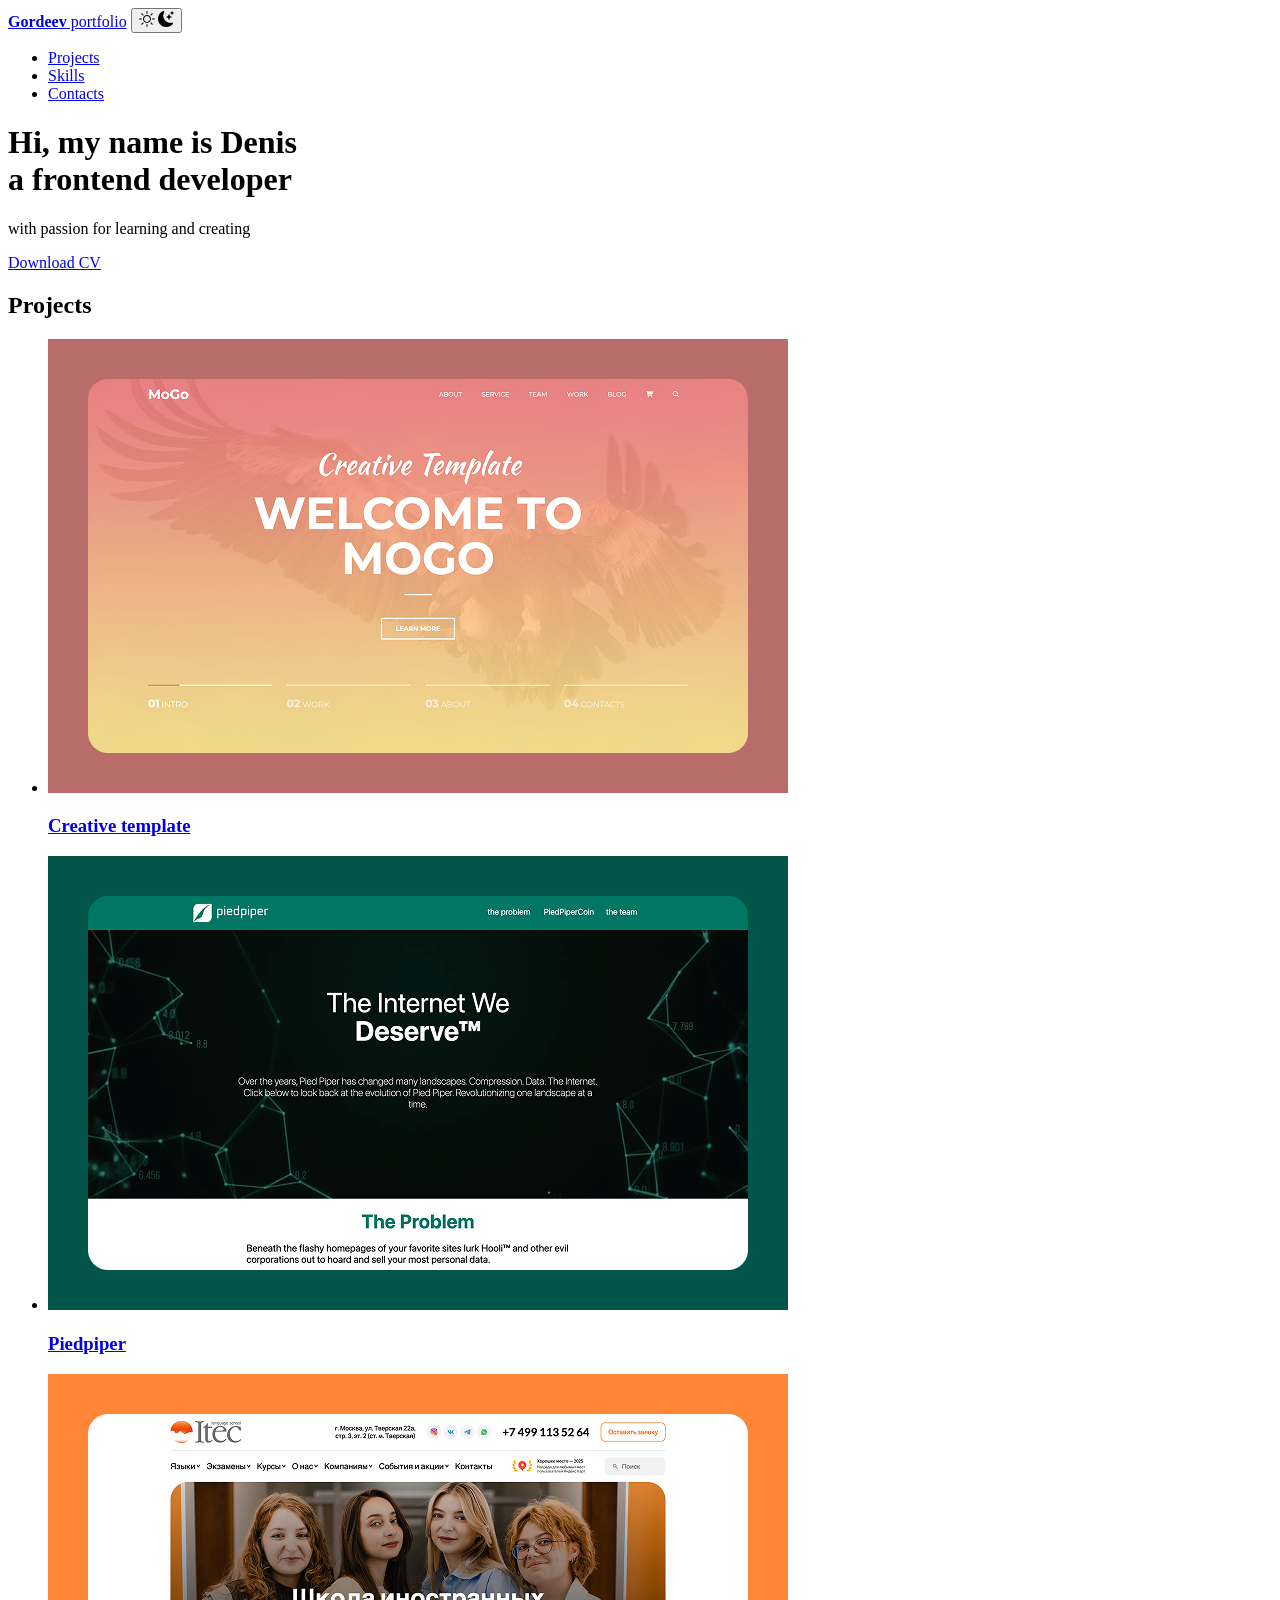
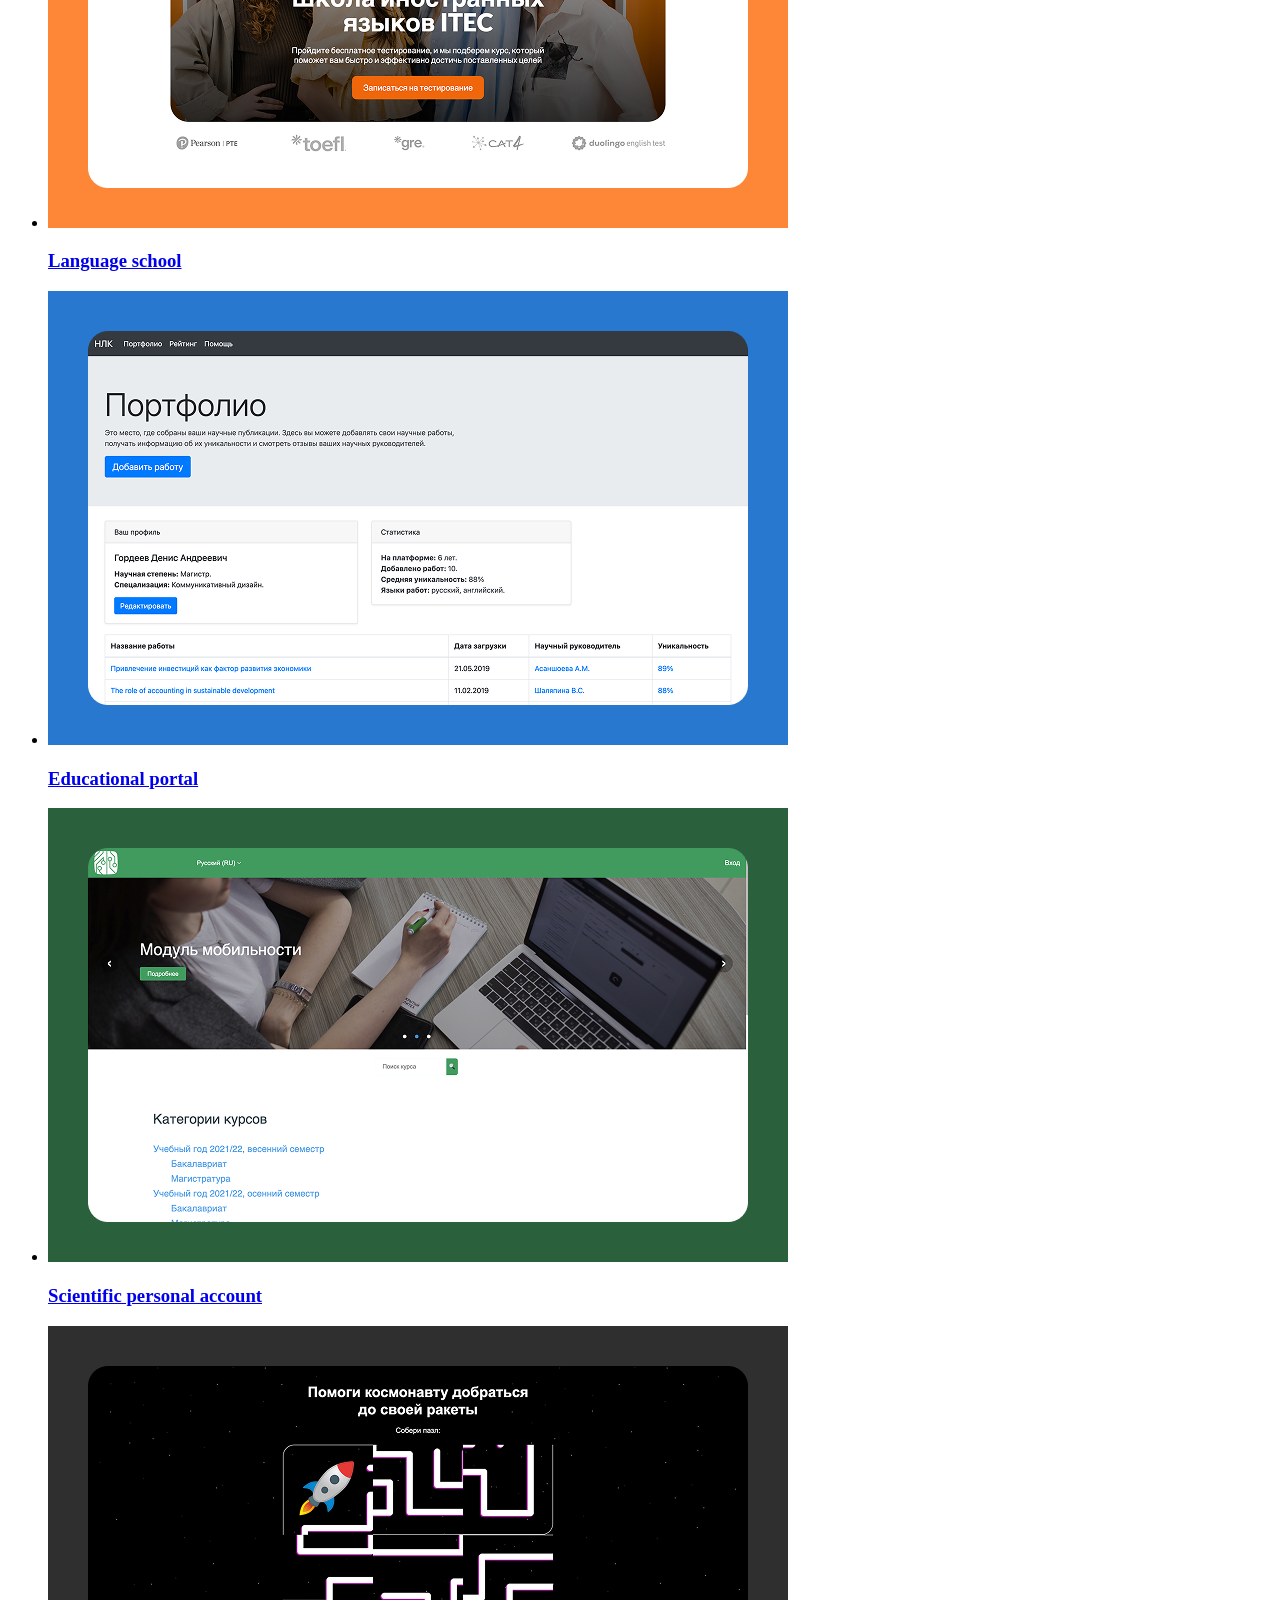
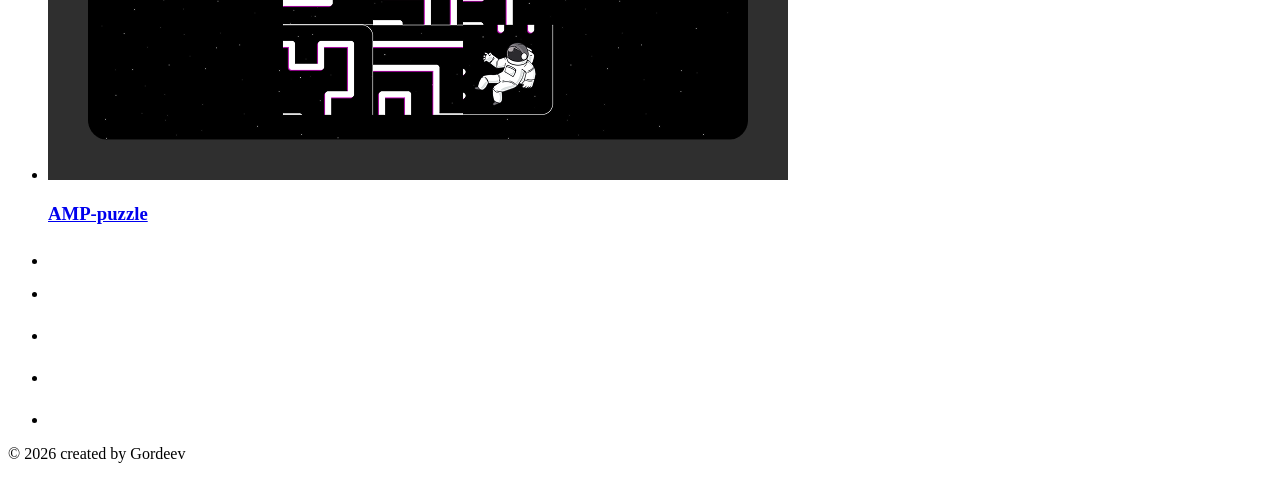
==== index.html @ 15900489 "Create project" ====
<!DOCTYPE html>
<html lang="en">
<head>
    <meta charset="UTF-8">
    <meta name="viewport" content="width=device-width, initial-scale=1.0">
    <title>Denis Gordeev Portfolio</title>
    <link rel="stylesheet" href="/portfolio/css/main.css">
</head>
<body>

    <nav class="nav">
        <div class="container">
            <div class="nav-row">
                <a href="./index.html" class="logo"><strong>Gordeev</strong> portfolio</a>

                <button class="dark-mode-button">
                    <img src="./img/icons/Sun.svg" alt="Light mode" class="dark-mode-button__icon">
                    <img src="./img/icons/Moon.svg" alt="Dark mode" class="dark-mode-button__icon">
                </button>
                
                <ul class="nav-list">
                    <li class="nav-list__item"><a class="nav-list__link nav-list__link--active" href="index.html">Projects</a></li>
                    <li class="nav-list__item"><a class="nav-list__link" href="./skills.html">Skills</a></li>
                    <li class="nav-list__item"><a class="nav-list__link" href="./contacts.html">Contacts</a></li>
                </ul>
            </div>
        </div>
    </nav>

    <header class="header">
        <div class="header-content">
            <h1 class="header__title">
                <strong>Hi, my name is <span>Denis</span></strong><br>a frontend developer
            </h1>
            <div class="header__text">
                <p>with passion for learning and creating</p>
            </div>
            <a href="https://drive.google.com/uc?export=download&id=1CQmJvFv1jC-9HSylTOIIJRNS3rdXLcvk" class="header__button button">Download CV</a>
        </div>
    </header>

    <main class="section">
        <div class="container">
            <h2 class="title-1">Projects</h2>
            <ul class="projects">
                <li class="project">
                    <a href="./project-mogo.html" class="project__link">
                        <img src="./img/projects/01.jpg" alt="project 1" class="project__img">
                        <h3 class="project__title">Creative template</h3>
                    </a>
                </li>
                <li class="project">
                    <a href="./project-piedpiper.html" class="project__link">
                        <img src="./img/projects/02.jpg" alt="project 2" class="project__img">
                        <h3 class="project__title">Piedpiper</h3>
                    </a>
                </li>
                <li class="project">
                    <a href="./project-language-school.html" class="project__link">
                        <img src="./img/projects/03.jpg" alt="project 3" class="project__img">
                        <h3 class="project__title">Language school</h3>
                    </a>
                </li>

                <li class="project">
                    <a href="./project-education-portal.html" class="project__link">
                        <img src="./img/projects/04.jpg" alt="project 4" class="project__img">
                        <h3 class="project__title">Educational portal</h3>
                    </a>
                </li>
                <li class="project">
                    <a href="./project-spa.html" class="project__link">
                        <img src="./img/projects/05.jpg" alt="project 5" class="project__img">
                        <h3 class="project__title">Scientific personal account</h3>
                    </a>
                </li>
                <li class="project">
                    <a href="./project-amp-puzzle.html" class="project__link">
                        <img src="./img/projects/06.jpg" alt="project 6" class="project__img">
                        <h3 class="project__title">AMP-puzzle</h3>
                    </a>
                </li>
            </ul>
        </div>
    </main>

    <footer class="footer">
        <div class="container">
            <div class="footer-wrapper">
                <ul class="social">
                    <li class="social__item"><a href="https://vk.com/den.gordeev" target="_blank"><img src="./img/icons/vk.svg" alt="VK"></a></li>
                    <li class="social__item"><a href="https://t.me/d_gordeev" target="_blank"><img src="./img/icons/tg.svg" alt="Telegram" width="32"></a></li>
                    <li class="social__item"><a href="https://www.instagram.com/denya.gordeev/" target="_blank"><img src="./img/icons/instagram.svg" alt="Instagram"></a></li>
                    <li class="social__item"><a href="https://github.com/marblefloors" target="_blank"><img src="./img/icons/gitHub.svg" alt="GitHub"></a></li>
                    <li class="social__item"><a href="https://www.linkedin.com/in/denya-gordeev/" target="_blank"><img src="./img/icons/linkedIn.svg" alt="linkedIn"></a></li>
                </ul>
                <div class="copyright">
                    <p>© 2026 created by <span>Gordeev</span></p>
                </div>
            </div>
        </div>
    </footer>

    <script src="./js/main.js"></script>

</body>
</html>
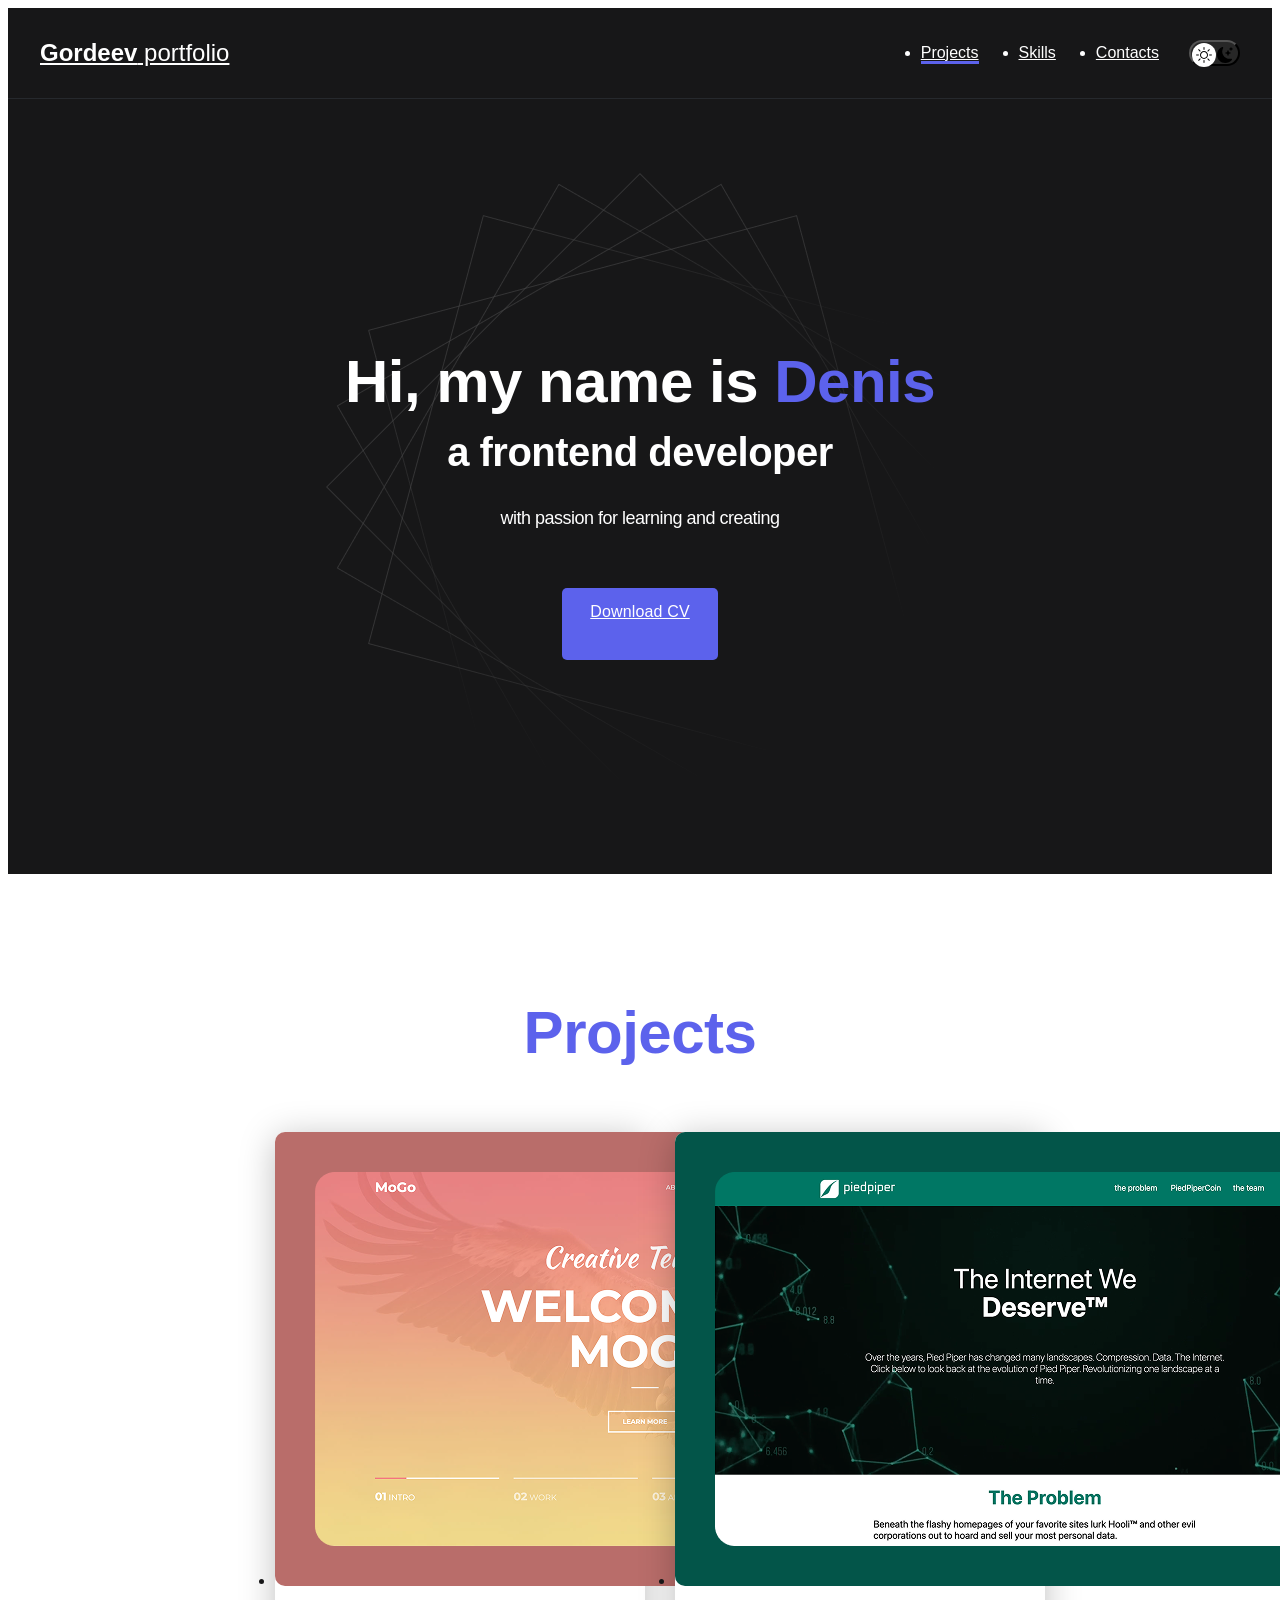
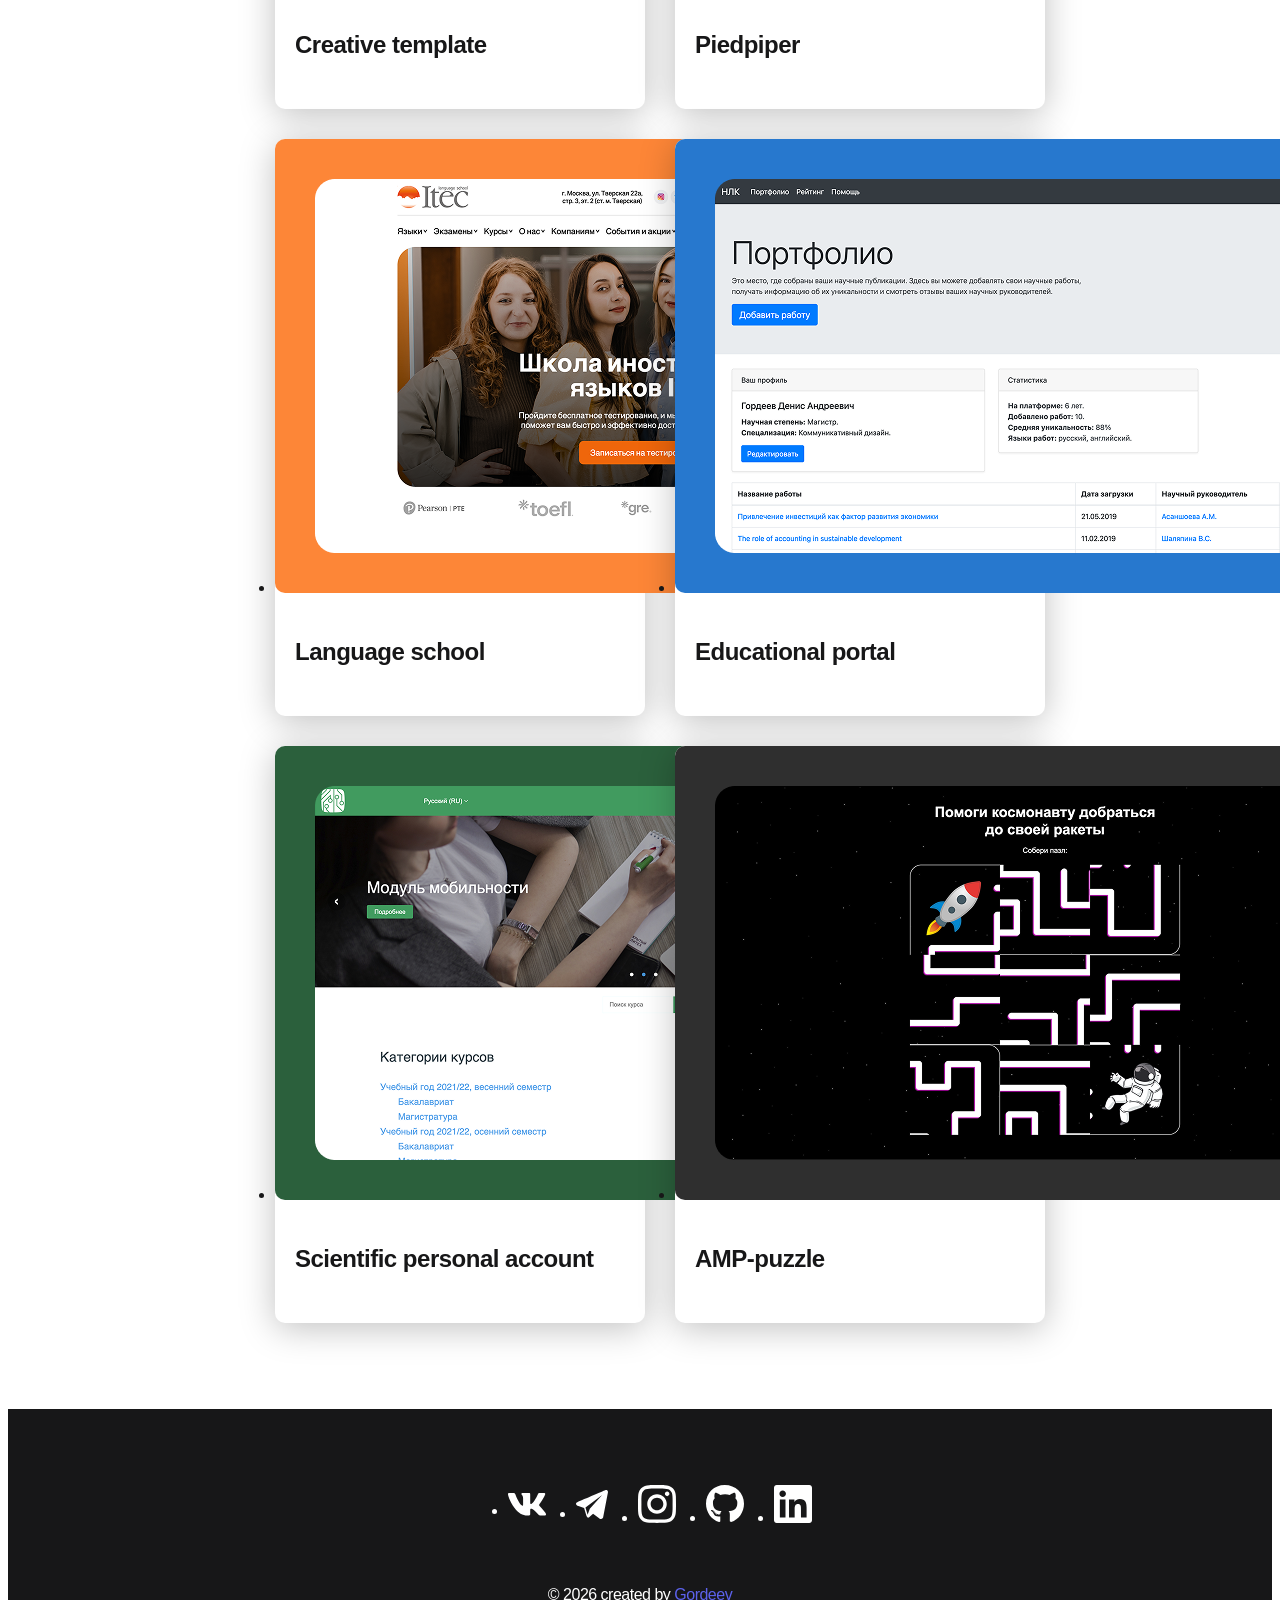
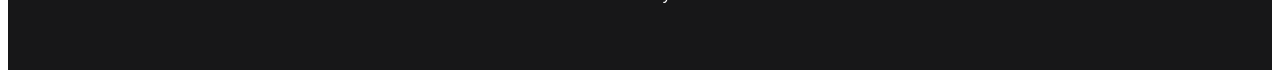
==== commit 631d4d0e: "Add files via upload" ====
--- a/index.html
+++ b/index.html
@@ -4,7 +4,7 @@
     <meta charset="UTF-8">
     <meta name="viewport" content="width=device-width, initial-scale=1.0">
     <title>Denis Gordeev Portfolio</title>
-    <link rel="stylesheet" href="/portfolio/css/main.css">
+    <link rel="stylesheet" href="./css/main.css">
 </head>
 <body>
 
--- a/css/main.css
+++ b/css/main.css
@@ -0,0 +1,510 @@
+@import "/portfolio/css/reset.css";
+@import url('https://fonts.googleapis.com/css2?family=DM+Sans:ital,opsz,wght@0,9..40,100..1000;1,9..40,100..1000&family=Poppins:ital,wght@0,100;0,200;0,300;0,400;0,500;0,600;0,700;0,800;0,900;1,100;1,200;1,300;1,400;1,500;1,600;1,700;1,800;1,900&display=swap');
+
+/* 
+font-family: "Poppins", sans-serif;
+font-family: "DM Sans", sans-serif;
+*/
+
+.none {
+    display: none !important;
+}
+
+/* General */
+
+:root {
+    --total-black: #000000;
+    --black: #171718;
+    --black-border: #26292d;
+    --white: #ffffff;
+    --purple: #5C62EC;
+
+    --background-dark-color: var(--black);
+    --dark-border-color: var(--black-border);
+    --header-text-color: var(--white);
+    --main-text-color: var(--black);
+    --accent-color: var(--purple);
+
+    /* Light mode  */
+
+    --page-background-color: var(--white);
+    --page-text-color: var(--black);
+    --title-1: var(--accent-color);
+    --project-color: var(--white);
+    --project-title-color: var(--black);
+    --project-shadow-color: var(--box-shadow-light);
+    --box-shadow-light: 0px 5px 35px rgba(0, 0, 0, 0.25);
+    
+}
+
+.dark {
+    --page-background-color: #202020;
+    --page-text-color: var(--white);
+    --project-color: var(--black);
+    --project-title-color: var(--white);
+    --project-shadow-color: var(--box-shadow-dark);
+    --box-shadow-dark: 0px 5px 35px rgba(0, 0, 0, 0.8);
+    --title-1: var(--white);
+}
+
+html, body {
+    min-height: 100vh;
+    font-family: "DM Sans", sans-serif;
+    letter-spacing: -0.5px;
+    display: flex;
+    flex-direction: column;
+
+    background-color: var(--page-background-color);
+    color: var(--page-text-color);
+}
+
+a {
+    color: var(--white);
+}
+
+.container {
+    padding: 0 15px;
+    max-width: 1200px;
+    margin: 0 auto;
+}
+
+.button-outline {
+    display: flex;
+    column-gap: 10px;
+    align-items: center;
+    height: 48px;
+    border-radius: 5px;
+    padding: 12px 20px;
+    border: 1px solid var(--black);
+    color: var(--black);
+    letter-spacing: 0.15px;
+    background-color: var(--white);
+    transition: opacity 0.2s ease-in;
+}
+
+.button {
+    display: inline-block;
+    
+    background-color: var(--accent-color);
+    color: var(--white);
+
+    height: 48px;
+    padding: 12px 28px;
+    border-radius: 5px;
+    font-size: 16px;
+    line-height: 24px;
+    letter-spacing: 0.15px;
+
+    transition: opacity 0.2s ease-in;
+}
+
+.button:hover, .button-outline:hover {
+    opacity: .8;
+}
+
+.button:active, .button-outline:active {
+    position: relative;
+    top: 2px;
+}
+
+.section {
+    padding: 70px 0;
+
+}
+
+.title-1 {
+    margin-bottom: 60px;
+    font-size: 60px;
+    font-weight: 700;
+    line-height: 1.3;
+    color: var(--title-1);
+    text-align: center;
+}
+
+.title-2 {
+    font-size: 40px;
+    line-height: 1.3;
+    margin-bottom: 20px;
+    font-weight: 700;
+    columns: var(--black);
+    text-align: center;
+}
+
+/* Nav */
+
+.nav {
+    background-color: var(--background-dark-color);
+    color: var(--header-text-color);
+    
+    padding: 20px 0;
+    border-bottom: 1px solid var(--dark-border-color);
+    letter-spacing: normal;
+}
+
+.nav-row {
+    display: flex;
+    flex-wrap: wrap;
+    justify-content: flex-end;
+    align-items: center;
+
+    column-gap: 30px;
+    row-gap: 20px;
+}
+
+.logo {
+    font-size: 24px;
+    font-family: "Poppins", sans-serif;
+    margin-right: auto;
+}
+
+.nav-list {
+    display: flex;
+    row-gap: 10px;
+    flex-wrap: wrap;
+    justify-content: space-between;
+    align-items: center;
+
+    column-gap: 40px;
+    
+    font-size: 16px;
+    font-weight: 400;
+    font-family: "Poppins", sans-serif;
+}
+
+.nav-list__link {
+    transition: opacity .2s ease-in;
+}
+
+.nav-list__link:hover {
+    opacity: .5;
+}
+
+.nav-list__link--active {
+    position: relative;
+
+}
+
+.nav-list__link--active::before {
+    content: "";
+    display: block;
+
+    height: 3px;
+    width: 100%;
+    
+    background-color: var(--accent-color);
+
+    position: absolute;
+    bottom: 0;
+    top: 100%;
+}
+
+/* Dark mode button */
+
+.dark-mode-button {
+    display: flex;
+    justify-content: space-between;
+    position: relative;
+    width: 51px;
+    height: 26px;
+    background-color: #272727;
+    border-radius: 50px;
+    padding: 5px;
+    order: 999;
+}
+
+.dark-mode-button::before {
+    content: "";
+    position: absolute;
+    top: 1px;
+    left: 1px;
+    display: block;
+    width: 24px;
+    height: 24px;
+    border-radius: 50%;
+    background-color: #ffffff;
+    transition: left .2s ease-in;
+}
+
+.dark-mode-button--active::before {
+    left: 26px;
+}
+
+.dark-mode-button__icon {
+    position: relative;
+}
+
+/* Header */
+
+.header {
+    background-color: var(--background-dark-color);
+    background-image: url('./../img/header-bg.png');
+    background-repeat: no-repeat;
+    background-size: auto;
+    background-position: center center;
+
+    color: var(--header-text-color);
+
+    display: flex;
+    justify-content: center;
+    align-items: center;
+
+    min-height: 695px;
+    padding: 40px 0;
+    text-align: center;
+}
+
+.header-content {
+    padding: 0 15px;
+    max-width: 660px;
+}
+
+.header__title {
+    font-size: 40px;
+    font-weight: 700;
+    line-height: 1.4;
+}
+
+.header__title strong {
+    font-size: 60px;
+}
+
+.header__title span {
+    color: var(--accent-color);
+}
+
+.header__text {
+    margin-top: 20px;
+    font-size: 18px;
+    line-height: 1.3;
+}
+
+.header__text p + p {
+    margin-top: .5em;
+}
+
+.header__button {
+    margin-top: 40px;
+}
+
+/* Projects */
+
+.projects {
+    display: flex;
+    justify-content: space-between;
+    justify-content: center;
+    flex-wrap: wrap;
+    column-gap: 30px;
+    row-gap: 30px;
+}
+
+.project {
+    max-width: 370px;
+    background-color: var(--project-color);
+    box-shadow: var(--project-shadow-color);
+    border-radius: 10px;
+}
+
+.project__img {
+    border-radius: 10px;
+}
+
+.project__title {
+    font-size: 24px;
+    line-height: 1.3;
+    font-weight: 700;
+    padding: 15px 20px 25px;
+
+    color: var(--project-title-color);
+}
+
+/* Project details */
+
+.project-details {
+    max-width: 865px;
+    margin: 0 auto;
+
+    display: flex;
+    flex-direction: column;
+    align-items: center;
+}
+
+.project-details__cover {
+    width: 100%;
+    max-width: 865px;
+    margin-bottom: 40px;
+    box-shadow: 0px 5px 35px rgba(0, 0, 0, 0.25);
+    border-radius: 30px;
+}
+
+.project-details__desk {
+    font-size: 24px;
+    font-weight: 700;
+    line-height: 1.3;
+    margin-bottom: 30px;
+}
+
+/* Content list */
+
+.content-list {
+    max-width: 570px;
+    display: flex;
+    flex-direction: column;
+    align-items: center;
+    text-align: center;
+    margin: 0 auto;
+    row-gap: 40px;
+}
+
+.content-list__item {
+    font-size: 18px;
+    line-height: 1.5;
+}
+
+.content-list__item p + p {
+    margin-top: .5em;
+}
+
+.content-list__item .phone, .content-list__item .email {
+    color: var(--accent-color);
+}
+
+/* Footer */
+
+.footer {
+    padding: 60px 0 50px;
+    background-color: var(--background-dark-color);
+    color: var(--header-text-color);
+    margin-top: auto;
+}
+
+.footer-wrapper {
+    display: flex;
+    justify-content: center;
+    align-items: center;
+    flex-direction: column;
+    row-gap: 27px;
+}
+
+.social {
+    display: flex;
+    justify-content: space-between;
+    vertical-align: middle;
+    align-items: center;
+    column-gap: 30px;
+}
+
+.copyright {
+    font-size: 16px;
+}
+
+.copyright p + p {
+    margin-top: .5em;
+}
+
+.copyright span {
+    color: var(--accent-color);
+}
+
+/* Mobile  */
+
+@media (max-width: 1200px) {
+
+    /* Header  */
+
+    .project {
+        max-width: 420px;
+    }
+
+}
+
+@media (max-width: 900px) {
+
+    /* Header  */
+
+    .project {
+        max-width: 600px;
+    }
+
+}
+
+@media (max-width: 620px) {
+
+    /* Nav  */
+
+    .nav-row {
+        justify-content: space-between;
+    }
+
+    .header {
+        background-size: cover;
+        min-height: unset;
+    }
+    
+    .header__title {
+        font-size: 20px;
+    }
+
+    .header__title strong {
+        font-size: 30px;
+    }
+
+    .header__text {
+        font-size: 16px;
+    }
+    
+    .header__button {
+        margin-top: 20px;
+    }
+
+    .dark-mode-button {
+        order: 0;
+    }
+
+    /* Header  */
+
+    .title-1 {
+        font-size: 30px;
+        margin-bottom: 30px;
+    }
+
+    .title-2 {
+        font-size: 25px;
+    }
+
+    .projects {
+        row-gap: 20px;
+    }
+
+    .project {
+        max-width: 420px;
+    }
+
+    .project__title {
+        font-size: 20px;
+    }
+
+    .section {
+        padding: 40px 0;
+    }
+
+    /* Content list */
+
+    .content-list {
+        row-gap: 30px;
+    }
+    
+    /* Footer  */
+
+    .footer {
+        padding: 40px 0 40px;
+    }
+
+    .social {
+        column-gap: 20px;
+    }
+
+    .social__item {
+        width: 28px;
+    }
+    
+}
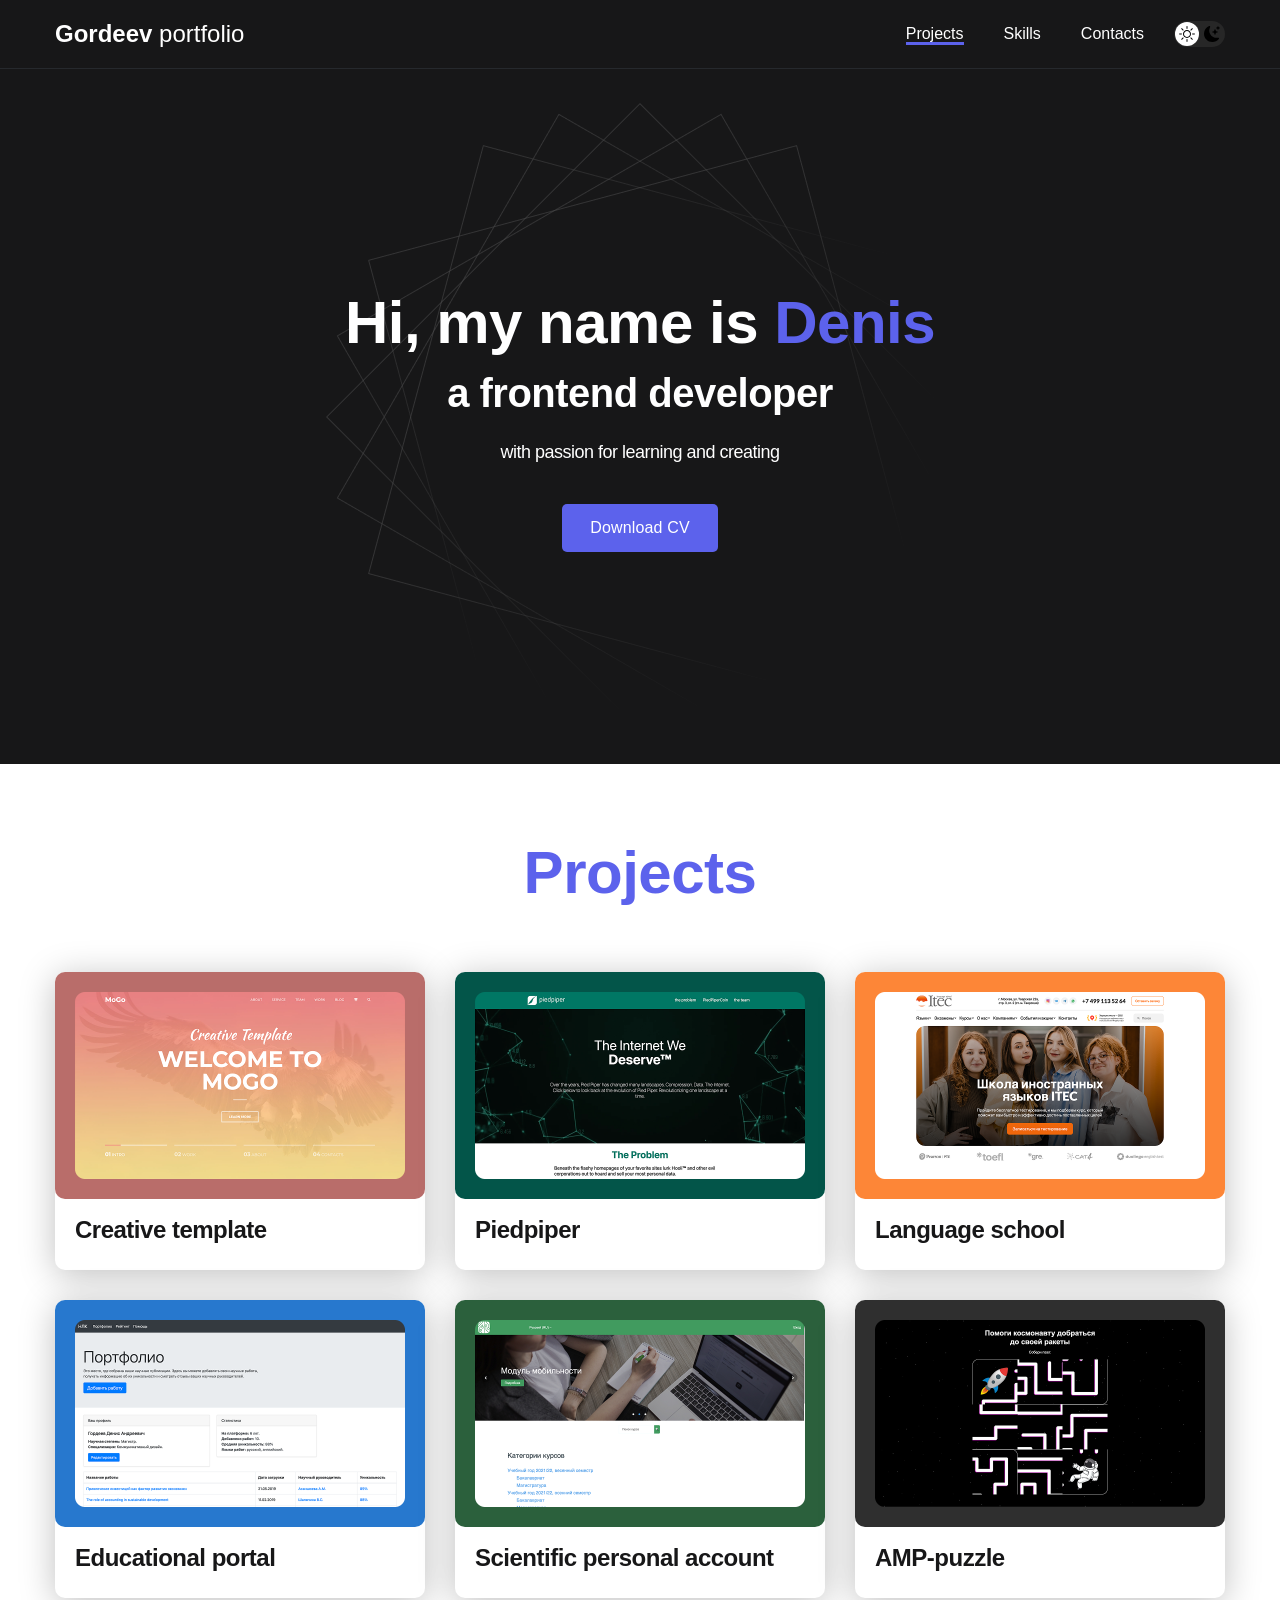
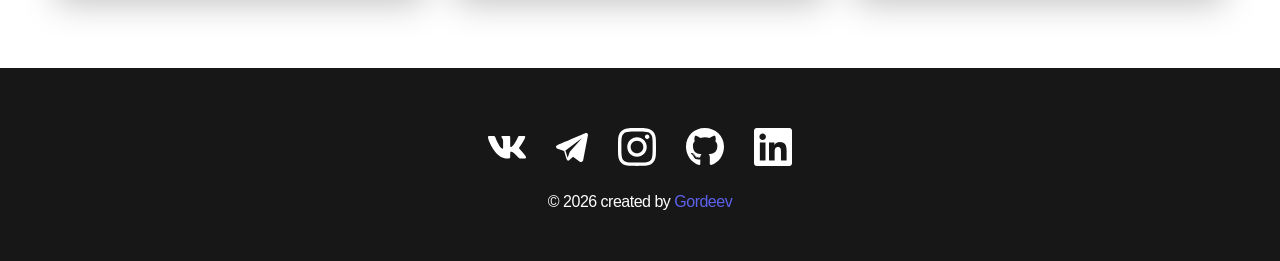
==== commit 7e20495d: "Update index.html relink button" ====
--- a/index.html
+++ b/index.html
@@ -35,7 +35,7 @@
             <div class="header__text">
                 <p>with passion for learning and creating</p>
             </div>
-            <a href="https://drive.google.com/uc?export=download&id=1CQmJvFv1jC-9HSylTOIIJRNS3rdXLcvk" class="header__button button">Download CV</a>
+            <a href="https://hh.ru/resume_converter/%D0%93%D0%BE%D1%80%D0%B4%D0%B5%D0%B5%D0%B2%20%D0%94%D0%B5%D0%BD%D0%B8%D1%81%20%D0%90%D0%BD%D0%B4%D1%80%D0%B5%D0%B5%D0%B2%D0%B8%D1%87.pdf?hash=964387cfff0c1fd2010039ed1f66434b426139&type=pdf&hhtmFrom=applicant_profile&hhtmSource=resume" class="header__button button">Download CV</a>
         </div>
     </header>
 
@@ -104,4 +104,4 @@
     <script src="./js/main.js"></script>
 
 </body>
-</html>+</html>
--- a/css/main.css
+++ b/css/main.css
@@ -1,4 +1,4 @@
-@import "/portfolio/css/reset.css";
+@import "reset.css";
 @import url('https://fonts.googleapis.com/css2?family=DM+Sans:ital,opsz,wght@0,9..40,100..1000;1,9..40,100..1000&family=Poppins:ital,wght@0,100;0,200;0,300;0,400;0,500;0,600;0,700;0,800;0,900;1,100;1,200;1,300;1,400;1,500;1,600;1,700;1,800;1,900&display=swap');
 
 /* 
@@ -79,6 +79,7 @@
     color: var(--black);
     letter-spacing: 0.15px;
     background-color: var(--white);
+    user-select: none;
     transition: opacity 0.2s ease-in;
 }
 
@@ -94,6 +95,7 @@
     font-size: 16px;
     line-height: 24px;
     letter-spacing: 0.15px;
+    user-select: none;
 
     transition: opacity 0.2s ease-in;
 }
@@ -210,6 +212,7 @@
     border-radius: 50px;
     padding: 5px;
     order: 999;
+    user-select: none;
 }
 
 .dark-mode-button::before {
@@ -390,6 +393,7 @@
     justify-content: space-between;
     vertical-align: middle;
     align-items: center;
+    user-select: none;
     column-gap: 30px;
 }
 
